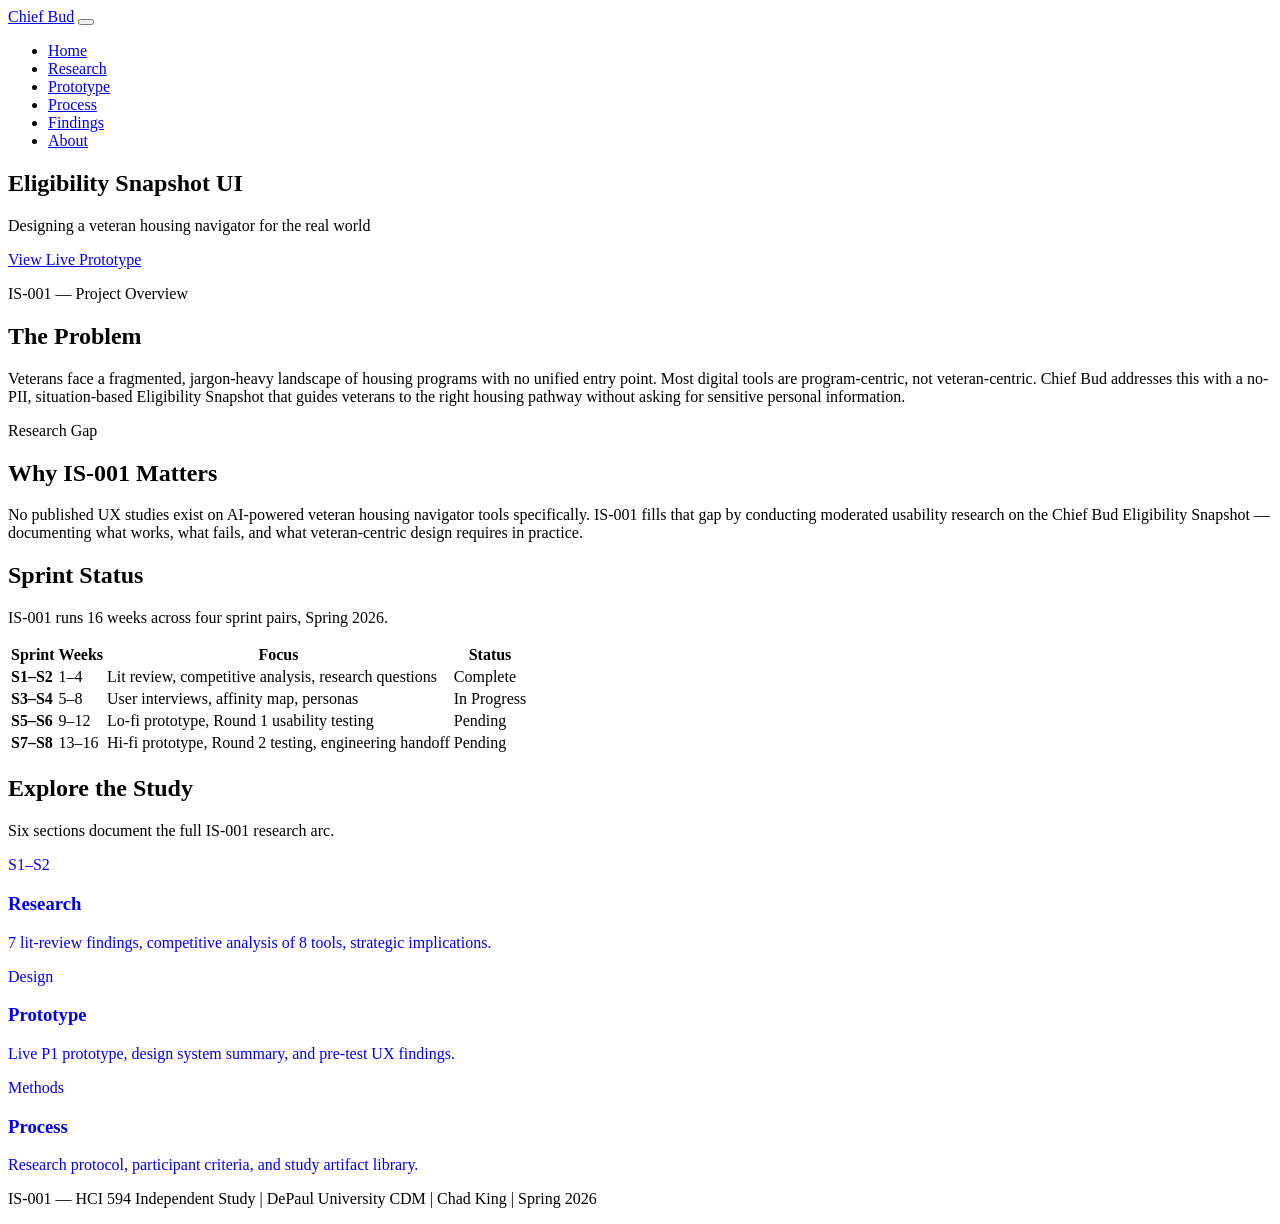
==== index.html @ abf49c24 "feat: add index.html [IS-001 deploy]" ====
<!DOCTYPE html>
<html lang="en">
<head>
  <meta charset="UTF-8" />
  <meta name="viewport" content="width=device-width, initial-scale=1.0" />
  <title>Eligibility Snapshot UI — IS-001 | DePaul HCI 594</title>
  <meta name="description" content="Chief Bud IS-001: Designing a veteran housing navigator for the real world. DePaul University HCI 594 Independent Study capstone by Chad King." />
  <link rel="stylesheet" href="assets/css/styles.css" />
</head>
<body>

  <!-- ===== NAV ===== -->
  <nav class="site-nav">
    <div class="nav-inner">
      <a href="index.html" class="nav-logo">Chief Bud</a>
      <button class="nav-toggle" aria-label="Toggle navigation" onclick="this.closest('nav').querySelector('.nav-links').classList.toggle('is-open')">
        <span></span><span></span><span></span>
      </button>
      <ul class="nav-links">
        <li><a href="index.html" class="active">Home</a></li>
        <li><a href="research.html">Research</a></li>
        <li><a href="prototype.html">Prototype</a></li>
        <li><a href="process.html">Process</a></li>
        <li><a href="findings.html">Findings</a></li>
        <li><a href="about.html">About</a></li>
      </ul>
    </div>
  </nav>

  <!-- ===== MAIN ===== -->
  <main class="site-main">
    <div class="container">

      <!-- Hero -->
      <section class="hero">
        <h1 class="hero__title">Eligibility Snapshot UI</h1>
        <p class="hero__subtitle">Designing a veteran housing navigator for the real world</p>
        <a href="https://pilot-dev.chiefbud.com" class="btn btn--primary btn--lg" target="_blank" rel="noopener">View Live Prototype</a>
      </section>

      <!-- Problem Overview -->
      <section class="section-block">
        <div class="card">
          <p class="card__label">IS-001 — Project Overview</p>
          <h2 class="card__title">The Problem</h2>
          <p class="card__body">
            Veterans face a fragmented, jargon-heavy landscape of housing programs with no unified entry point. Most digital tools are program-centric, not veteran-centric. Chief Bud addresses this with a no-PII, situation-based Eligibility Snapshot that guides veterans to the right housing pathway without asking for sensitive personal information.
          </p>
        </div>
      </section>

      <!-- Research Gap -->
      <section class="section-block">
        <div class="card">
          <p class="card__label">Research Gap</p>
          <h2 class="card__title">Why IS-001 Matters</h2>
          <p class="card__body">
            No published UX studies exist on AI-powered veteran housing navigator tools specifically. IS-001 fills that gap by conducting moderated usability research on the Chief Bud Eligibility Snapshot — documenting what works, what fails, and what veteran-centric design requires in practice.
          </p>
        </div>
      </section>

      <!-- Sprint Status -->
      <section class="section-block">
        <h2 class="section-title">Sprint Status</h2>
        <p class="section-subtitle">IS-001 runs 16 weeks across four sprint pairs, Spring 2026.</p>
        <div class="table-wrap">
          <table>
            <thead>
              <tr>
                <th>Sprint</th>
                <th>Weeks</th>
                <th>Focus</th>
                <th>Status</th>
              </tr>
            </thead>
            <tbody>
              <tr>
                <td><strong>S1–S2</strong></td>
                <td>1–4</td>
                <td>Lit review, competitive analysis, research questions</td>
                <td><span class="badge badge--complete">Complete</span></td>
              </tr>
              <tr>
                <td><strong>S3–S4</strong></td>
                <td>5–8</td>
                <td>User interviews, affinity map, personas</td>
                <td><span class="badge badge--in-progress">In Progress</span></td>
              </tr>
              <tr>
                <td><strong>S5–S6</strong></td>
                <td>9–12</td>
                <td>Lo-fi prototype, Round 1 usability testing</td>
                <td><span class="badge badge--pending">Pending</span></td>
              </tr>
              <tr>
                <td><strong>S7–S8</strong></td>
                <td>13–16</td>
                <td>Hi-fi prototype, Round 2 testing, engineering handoff</td>
                <td><span class="badge badge--pending">Pending</span></td>
              </tr>
            </tbody>
          </table>
        </div>
      </section>

      <!-- Quick nav cards -->
      <section class="section-block">
        <h2 class="section-title">Explore the Study</h2>
        <p class="section-subtitle">Six sections document the full IS-001 research arc.</p>
        <div class="card-grid card-grid--3">
          <a href="research.html" class="card" style="text-decoration:none;display:block;">
            <p class="card__label">S1–S2</p>
            <h3 class="card__title">Research</h3>
            <p class="card__body">7 lit-review findings, competitive analysis of 8 tools, strategic implications.</p>
          </a>
          <a href="prototype.html" class="card" style="text-decoration:none;display:block;">
            <p class="card__label">Design</p>
            <h3 class="card__title">Prototype</h3>
            <p class="card__body">Live P1 prototype, design system summary, and pre-test UX findings.</p>
          </a>
          <a href="process.html" class="card" style="text-decoration:none;display:block;">
            <p class="card__label">Methods</p>
            <h3 class="card__title">Process</h3>
            <p class="card__body">Research protocol, participant criteria, and study artifact library.</p>
          </a>
        </div>
      </section>

    </div>
  </main>

  <!-- ===== FOOTER ===== -->
  <footer class="site-footer">
    <p>IS-001 — HCI 594 Independent Study | DePaul University CDM | Chad King | Spring 2026</p>
  </footer>

</body>
</html>
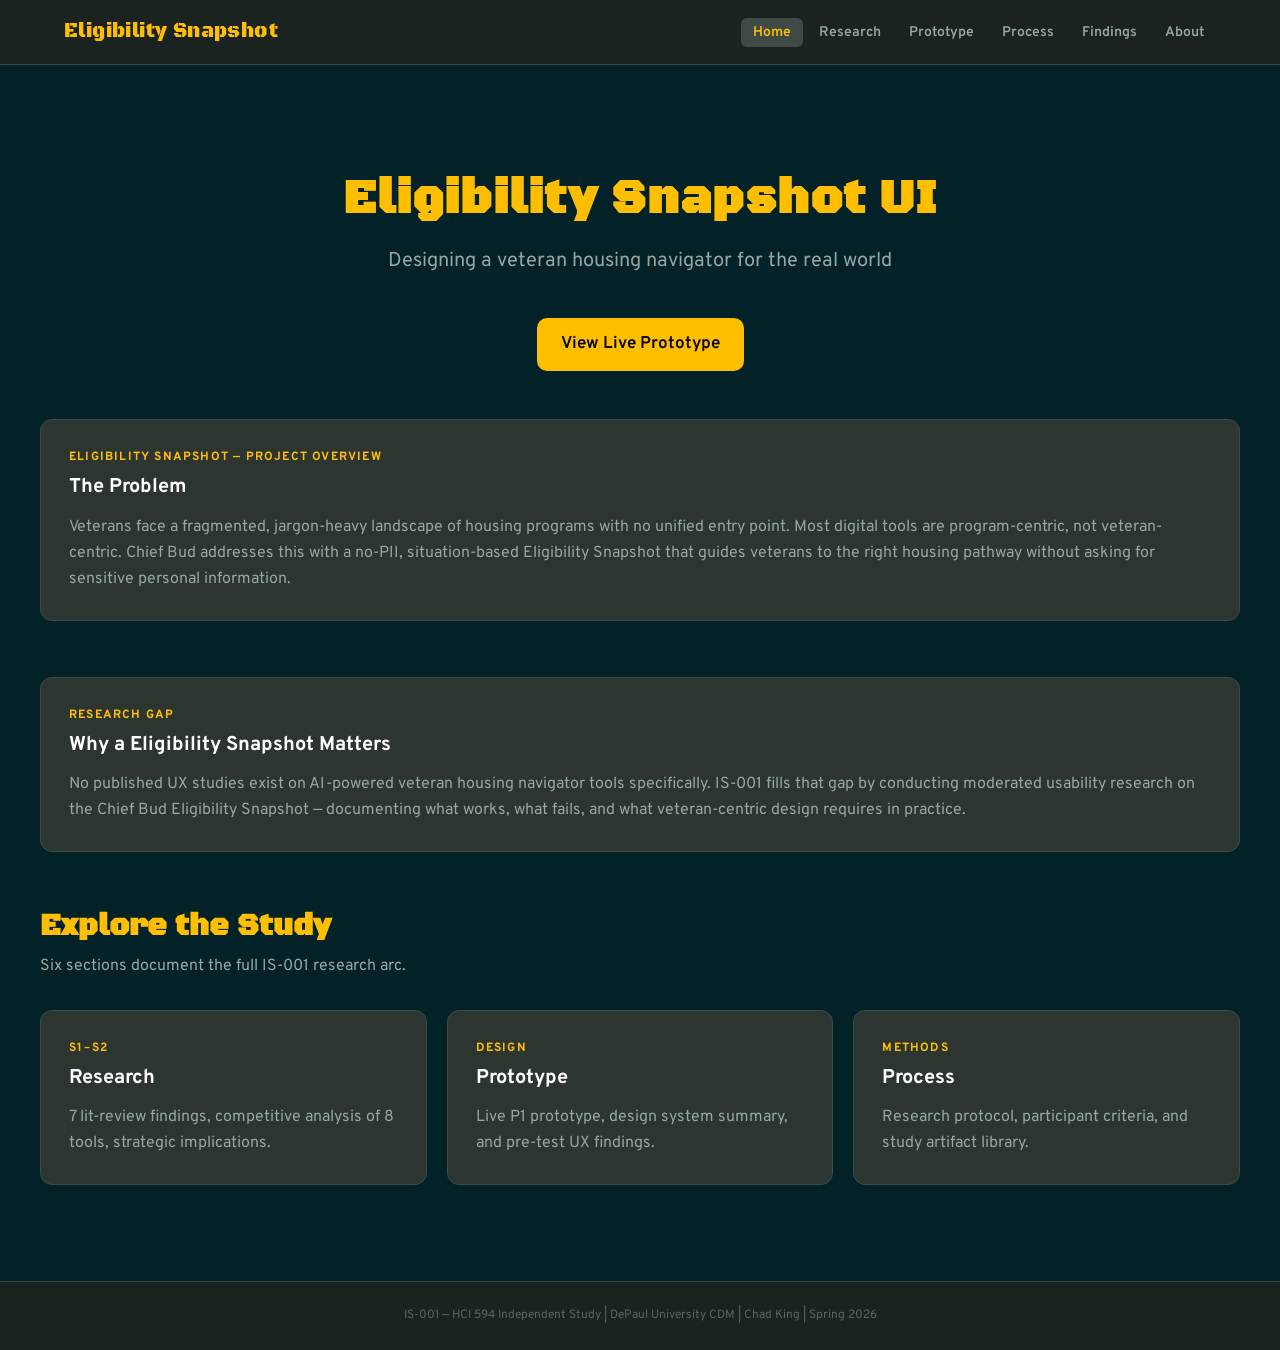
==== commit 7b12f2fa: "1st commit" ====
--- a/index.html
+++ b/index.html
@@ -12,17 +12,17 @@
   <!-- ===== NAV ===== -->
   <nav class="site-nav">
     <div class="nav-inner">
-      <a href="index.html" class="nav-logo">Chief Bud</a>
+      <a href="index.html" class="nav-logo">Eligibility Snapshot</a>
       <button class="nav-toggle" aria-label="Toggle navigation" onclick="this.closest('nav').querySelector('.nav-links').classList.toggle('is-open')">
         <span></span><span></span><span></span>
       </button>
       <ul class="nav-links">
         <li><a href="index.html" class="active">Home</a></li>
-        <li><a href="research.html">Research</a></li>
-        <li><a href="prototype.html">Prototype</a></li>
-        <li><a href="process.html">Process</a></li>
-        <li><a href="findings.html">Findings</a></li>
-        <li><a href="about.html">About</a></li>
+        <li><a href="/research.html">Research</a></li>
+        <li><a href="/prototype.html">Prototype</a></li>
+        <li><a href="/process.html">Process</a></li>
+        <li><a href="/findings.html">Findings</a></li>
+        <li><a href="/about.html">About</a></li>
       </ul>
     </div>
   </nav>
@@ -41,7 +41,7 @@
       <!-- Problem Overview -->
       <section class="section-block">
         <div class="card">
-          <p class="card__label">IS-001 — Project Overview</p>
+          <p class="card__label">Eligibility Snapshot — Project Overview</p>
           <h2 class="card__title">The Problem</h2>
           <p class="card__body">
             Veterans face a fragmented, jargon-heavy landscape of housing programs with no unified entry point. Most digital tools are program-centric, not veteran-centric. Chief Bud addresses this with a no-PII, situation-based Eligibility Snapshot that guides veterans to the right housing pathway without asking for sensitive personal information.
@@ -53,73 +53,31 @@
       <section class="section-block">
         <div class="card">
           <p class="card__label">Research Gap</p>
-          <h2 class="card__title">Why IS-001 Matters</h2>
+          <h2 class="card__title">Why a Eligibility Snapshot Matters</h2>
           <p class="card__body">
             No published UX studies exist on AI-powered veteran housing navigator tools specifically. IS-001 fills that gap by conducting moderated usability research on the Chief Bud Eligibility Snapshot — documenting what works, what fails, and what veteran-centric design requires in practice.
           </p>
         </div>
       </section>
 
-      <!-- Sprint Status -->
-      <section class="section-block">
-        <h2 class="section-title">Sprint Status</h2>
-        <p class="section-subtitle">IS-001 runs 16 weeks across four sprint pairs, Spring 2026.</p>
-        <div class="table-wrap">
-          <table>
-            <thead>
-              <tr>
-                <th>Sprint</th>
-                <th>Weeks</th>
-                <th>Focus</th>
-                <th>Status</th>
-              </tr>
-            </thead>
-            <tbody>
-              <tr>
-                <td><strong>S1–S2</strong></td>
-                <td>1–4</td>
-                <td>Lit review, competitive analysis, research questions</td>
-                <td><span class="badge badge--complete">Complete</span></td>
-              </tr>
-              <tr>
-                <td><strong>S3–S4</strong></td>
-                <td>5–8</td>
-                <td>User interviews, affinity map, personas</td>
-                <td><span class="badge badge--in-progress">In Progress</span></td>
-              </tr>
-              <tr>
-                <td><strong>S5–S6</strong></td>
-                <td>9–12</td>
-                <td>Lo-fi prototype, Round 1 usability testing</td>
-                <td><span class="badge badge--pending">Pending</span></td>
-              </tr>
-              <tr>
-                <td><strong>S7–S8</strong></td>
-                <td>13–16</td>
-                <td>Hi-fi prototype, Round 2 testing, engineering handoff</td>
-                <td><span class="badge badge--pending">Pending</span></td>
-              </tr>
-            </tbody>
-          </table>
-        </div>
-      </section>
+
 
       <!-- Quick nav cards -->
       <section class="section-block">
         <h2 class="section-title">Explore the Study</h2>
         <p class="section-subtitle">Six sections document the full IS-001 research arc.</p>
         <div class="card-grid card-grid--3">
-          <a href="research.html" class="card" style="text-decoration:none;display:block;">
+          <a href="/research.html" class="card" style="text-decoration:none;display:block;">
             <p class="card__label">S1–S2</p>
             <h3 class="card__title">Research</h3>
             <p class="card__body">7 lit-review findings, competitive analysis of 8 tools, strategic implications.</p>
           </a>
-          <a href="prototype.html" class="card" style="text-decoration:none;display:block;">
+          <a href="/prototype.html" class="card" style="text-decoration:none;display:block;">
             <p class="card__label">Design</p>
             <h3 class="card__title">Prototype</h3>
             <p class="card__body">Live P1 prototype, design system summary, and pre-test UX findings.</p>
           </a>
-          <a href="process.html" class="card" style="text-decoration:none;display:block;">
+          <a href="/process.html" class="card" style="text-decoration:none;display:block;">
             <p class="card__label">Methods</p>
             <h3 class="card__title">Process</h3>
             <p class="card__body">Research protocol, participant criteria, and study artifact library.</p>
--- a/assets/css/styles.css
+++ b/assets/css/styles.css
@@ -0,0 +1,878 @@
+/* ============================================================
+   Chief Bud Design System — globals.css
+   IS-001 Eligibility Snapshot UI — DePaul HCI 594
+   ============================================================ */
+
+@import url('https://fonts.googleapis.com/css2?family=Black+Ops+One&family=Overpass:wght@400;600;700&display=swap');
+
+:root {
+  /* Brand Colors */
+  --color-cb-gold: hsl(45, 100%, 50%);
+  --color-cb-purple: hsl(267, 48%, 25%);
+  --color-cb-blue: hsl(191, 95%, 34%);
+  --color-cb-red: hsl(4, 71%, 62%);
+  --color-cb-green: hsl(188, 91%, 8%);
+  --color-cb-drab: hsl(119, 22%, 45%);
+  --color-cb-white: #FFFFFF;
+  --color-cb-black: #000000;
+
+  /* Grey Scale */
+  --color-cb-grey-950: hsl(163, 21%, 6%);
+  --color-cb-grey-900: hsl(165, 13%, 12%);
+  --color-cb-grey-800: hsl(147, 9%, 19%);
+  --color-cb-grey-700: hsl(164, 8%, 27%);
+  --color-cb-grey-600: hsl(160, 8%, 37%);
+  --color-cb-grey-500: hsl(161, 7%, 46%);
+  --color-cb-grey-400: hsl(163, 9%, 62%);
+  --color-cb-grey-300: hsl(164, 9%, 77%);
+  --color-cb-grey-200: hsl(163, 11%, 88%);
+  --color-cb-grey-100: hsl(165, 13%, 94%);
+  --color-cb-grey-50: hsl(180, 12%, 97%);
+
+  /* Semantic Aliases */
+  --color-surface: hsl(188, 91%, 8%);
+  --color-surface-raised: hsl(165, 13%, 12%);
+  --color-surface-card: hsl(147, 9%, 19%);
+  --color-primary: hsl(45, 100%, 50%);
+  --color-primary-fg: hsl(0, 0%, 0%);
+  --color-text-base: hsl(0, 0%, 100%);
+  --color-text-muted: hsl(163, 9%, 62%);
+  --color-text-subtle: hsl(160, 8%, 37%);
+  --color-border: hsl(164, 8%, 27%);
+  --color-border-subtle: hsl(147, 9%, 19%);
+  --color-accent: hsl(191, 95%, 34%);
+  --color-destructive: hsl(4, 71%, 62%);
+
+  /* Typography */
+  --font-display: 'Black Ops One', serif;
+  --font-sans: 'Overpass', sans-serif;
+
+  /* Type Scale */
+  --text-6xl: 3.75rem;
+  --text-5xl: 3rem;
+  --text-4xl: 2.25rem;
+  --text-3xl: 1.875rem;
+  --text-2xl: 1.5rem;
+  --text-xl: 1.25rem;
+  --text-lg: 1.125rem;
+  --text-base: 1rem;
+  --text-sm: 0.875rem;
+  --text-xs: 0.75rem;
+
+  /* Line Heights */
+  --leading-tight: 1.25;
+  --leading-snug: 1.375;
+  --leading-normal: 1.5;
+  --leading-relaxed: 1.625;
+}
+
+/* ============================================================
+   Reset & Base
+   ============================================================ */
+
+*, *::before, *::after {
+  box-sizing: border-box;
+  margin: 0;
+  padding: 0;
+}
+
+html {
+  font-size: 16px;
+  scroll-behavior: smooth;
+}
+
+body {
+  font-family: var(--font-sans);
+  font-size: var(--text-base);
+  line-height: var(--leading-normal);
+  color: var(--color-text-base);
+  background-color: var(--color-surface);
+  min-height: 100vh;
+  display: flex;
+  flex-direction: column;
+}
+
+a {
+  color: var(--color-accent);
+  text-decoration: none;
+  transition: color 120ms ease;
+}
+
+a:hover {
+  color: var(--color-primary);
+}
+
+img {
+  max-width: 100%;
+  height: auto;
+}
+
+/* ============================================================
+   Navigation
+   ============================================================ */
+
+.site-nav {
+  background-color: var(--color-surface-raised);
+  border-bottom: 1px solid var(--color-border);
+  position: sticky;
+  top: 0;
+  z-index: 100;
+}
+
+.nav-inner {
+  max-width: 1200px;
+  margin: 0 auto;
+  padding: 0 1.5rem;
+  display: flex;
+  align-items: center;
+  justify-content: space-between;
+  height: 64px;
+  gap: 2rem;
+}
+
+.nav-logo {
+  font-family: var(--font-display);
+  font-size: var(--text-xl);
+  color: var(--color-primary);
+  text-decoration: none;
+  white-space: nowrap;
+  letter-spacing: 0.02em;
+}
+
+.nav-logo:hover {
+  color: var(--color-primary);
+  opacity: 0.85;
+}
+
+.nav-links {
+  display: flex;
+  align-items: center;
+  gap: 0.25rem;
+  list-style: none;
+  flex-wrap: wrap;
+}
+
+.nav-links a {
+  font-family: var(--font-sans);
+  font-size: var(--text-sm);
+  font-weight: 600;
+  color: var(--color-text-muted);
+  text-decoration: none;
+  padding: 0.375rem 0.75rem;
+  border-radius: 6px;
+  transition: color 120ms ease, background-color 120ms ease;
+}
+
+.nav-links a:hover,
+.nav-links a.active {
+  color: var(--color-text-base);
+  background-color: var(--color-border);
+}
+
+.nav-links a.active {
+  color: var(--color-primary);
+}
+
+.nav-toggle {
+  display: none;
+  background: none;
+  border: none;
+  cursor: pointer;
+  padding: 0.5rem;
+  color: var(--color-text-base);
+}
+
+.nav-toggle span {
+  display: block;
+  width: 22px;
+  height: 2px;
+  background-color: currentColor;
+  margin: 5px 0;
+  transition: 120ms ease;
+}
+
+/* ============================================================
+   Main Content
+   ============================================================ */
+
+.site-main {
+  flex: 1;
+  padding: 2.5rem 1.5rem;
+}
+
+.container {
+  max-width: 1200px;
+  margin: 0 auto;
+}
+
+.container--narrow {
+  max-width: 800px;
+  margin: 0 auto;
+}
+
+/* ============================================================
+   Footer
+   ============================================================ */
+
+.site-footer {
+  background-color: var(--color-surface-raised);
+  border-top: 1px solid var(--color-border);
+  padding: 1.5rem;
+  text-align: center;
+}
+
+.site-footer p {
+  font-family: var(--font-sans);
+  font-size: var(--text-xs);
+  color: var(--color-text-subtle);
+  line-height: var(--leading-relaxed);
+}
+
+/* ============================================================
+   Hero Section
+   ============================================================ */
+
+.hero {
+  text-align: center;
+  padding: 4rem 0 3rem;
+}
+
+.hero__title {
+  font-family: var(--font-display);
+  font-size: var(--text-5xl);
+  color: var(--color-primary);
+  line-height: var(--leading-tight);
+  margin-bottom: 1rem;
+  letter-spacing: 0.02em;
+}
+
+.hero__subtitle {
+  font-family: var(--font-sans);
+  font-size: var(--text-xl);
+  color: var(--color-text-muted);
+  line-height: var(--leading-relaxed);
+  max-width: 640px;
+  margin: 0 auto 2.5rem;
+}
+
+/* ============================================================
+   Cards
+   ============================================================ */
+
+.card {
+  background-color: var(--color-surface-card);
+  border: 1px solid var(--color-border);
+  border-radius: 12px;
+  padding: 1.75rem;
+}
+
+.card__label {
+  font-family: var(--font-sans);
+  font-size: var(--text-xs);
+  font-weight: 700;
+  text-transform: uppercase;
+  letter-spacing: 0.1em;
+  color: var(--color-primary);
+  margin-bottom: 0.5rem;
+}
+
+.card__title {
+  font-family: var(--font-sans);
+  font-size: var(--text-xl);
+  font-weight: 700;
+  color: var(--color-text-base);
+  margin-bottom: 0.75rem;
+  line-height: var(--leading-snug);
+}
+
+.card__body {
+  font-family: var(--font-sans);
+  font-size: var(--text-base);
+  color: var(--color-text-muted);
+  line-height: var(--leading-relaxed);
+}
+
+.card-grid {
+  display: grid;
+  gap: 1.25rem;
+}
+
+.card-grid--2 {
+  grid-template-columns: repeat(2, 1fr);
+}
+
+.card-grid--3 {
+  grid-template-columns: repeat(3, 1fr);
+}
+
+/* ============================================================
+   Buttons
+   ============================================================ */
+
+.btn {
+  display: inline-flex;
+  align-items: center;
+  justify-content: center;
+  gap: 0.5rem;
+  font-family: var(--font-sans);
+  font-weight: 600;
+  border: none;
+  cursor: pointer;
+  text-decoration: none;
+  transition: background-color 120ms ease, transform 120ms ease;
+  white-space: nowrap;
+}
+
+.btn:active {
+  transform: scale(0.96);
+}
+
+/* Sizes */
+.btn--sm {
+  padding: 6px 12px;
+  font-size: 13px;
+  border-radius: 6px;
+}
+
+.btn--md {
+  padding: 10px 18px;
+  font-size: 15px;
+  border-radius: 8px;
+}
+
+.btn--lg {
+  padding: 14px 24px;
+  font-size: 17px;
+  border-radius: 10px;
+}
+
+/* Tones */
+.btn--primary {
+  background-color: var(--color-primary);
+  color: var(--color-primary-fg);
+}
+
+.btn--primary:hover {
+  background-color: #E6AC00;
+  color: var(--color-primary-fg);
+}
+
+.btn--accent {
+  background-color: var(--color-accent);
+  color: #FFFFFF;
+}
+
+.btn--accent:hover {
+  background-color: #037A94;
+  color: #FFFFFF;
+}
+
+.btn--destructive {
+  background-color: var(--color-destructive);
+  color: #FFFFFF;
+}
+
+.btn--destructive:hover {
+  background-color: #D0534A;
+  color: #FFFFFF;
+}
+
+.btn--muted {
+  background-color: var(--color-text-subtle);
+  color: #FFFFFF;
+}
+
+.btn--muted:hover {
+  background-color: #4A5754;
+  color: #FFFFFF;
+}
+
+/* ============================================================
+   Section Headings
+   ============================================================ */
+
+.section-title {
+  font-family: var(--font-display);
+  font-size: var(--text-3xl);
+  color: var(--color-primary);
+  line-height: var(--leading-tight);
+  margin-bottom: 0.5rem;
+}
+
+.section-subtitle {
+  font-size: var(--text-base);
+  color: var(--color-text-muted);
+  margin-bottom: 2rem;
+  max-width: 640px;
+}
+
+.section-block {
+  margin-bottom: 3.5rem;
+}
+
+/* ============================================================
+   Tables
+   ============================================================ */
+
+.table-wrap {
+  overflow-x: auto;
+  border-radius: 10px;
+  border: 1px solid var(--color-border);
+}
+
+table {
+  width: 100%;
+  border-collapse: collapse;
+  font-size: var(--text-sm);
+}
+
+thead {
+  background-color: var(--color-surface-raised);
+}
+
+thead th {
+  font-family: var(--font-sans);
+  font-weight: 700;
+  font-size: var(--text-xs);
+  text-transform: uppercase;
+  letter-spacing: 0.08em;
+  color: var(--color-text-muted);
+  padding: 0.75rem 1rem;
+  text-align: left;
+  border-bottom: 1px solid var(--color-border);
+  white-space: nowrap;
+}
+
+tbody tr {
+  border-bottom: 1px solid var(--color-border-subtle);
+  transition: background-color 120ms ease;
+}
+
+tbody tr:last-child {
+  border-bottom: none;
+}
+
+tbody tr:hover {
+  background-color: var(--color-surface-raised);
+}
+
+tbody td {
+  padding: 0.875rem 1rem;
+  color: var(--color-text-base);
+  vertical-align: top;
+  line-height: var(--leading-relaxed);
+}
+
+/* ============================================================
+   Badges / Status
+   ============================================================ */
+
+.badge {
+  display: inline-flex;
+  align-items: center;
+  padding: 3px 10px;
+  border-radius: 999px;
+  font-size: var(--text-xs);
+  font-weight: 700;
+  text-transform: uppercase;
+  letter-spacing: 0.08em;
+}
+
+.badge--complete {
+  background-color: rgba(90, 140, 90, 0.2);
+  color: #7EC87E;
+}
+
+.badge--in-progress {
+  background-color: rgba(4, 139, 168, 0.2);
+  color: var(--color-accent);
+}
+
+.badge--pending {
+  background-color: rgba(150, 168, 163, 0.15);
+  color: var(--color-text-muted);
+}
+
+/* ============================================================
+   Severity indicators
+   ============================================================ */
+
+.sev {
+  display: inline-flex;
+  align-items: center;
+  gap: 0.35rem;
+  font-size: var(--text-xs);
+  font-weight: 700;
+}
+
+.sev--1 { color: var(--color-text-muted); }
+.sev--2 { color: var(--color-cb-gold); }
+.sev--3 { color: var(--color-destructive); }
+.sev--4 { color: #FF4136; }
+
+/* ============================================================
+   Banner / Alert
+   ============================================================ */
+
+.banner {
+  padding: 1rem 1.5rem;
+  border-radius: 10px;
+  border: 1px solid;
+  margin-bottom: 2rem;
+  font-size: var(--text-sm);
+  line-height: var(--leading-relaxed);
+}
+
+.banner--accent {
+  background-color: rgba(4, 139, 168, 0.12);
+  border-color: rgba(4, 139, 168, 0.4);
+  color: #6BD6EC;
+}
+
+/* ============================================================
+   Color Swatches
+   ============================================================ */
+
+.swatch-grid {
+  display: flex;
+  flex-wrap: wrap;
+  gap: 0.75rem;
+  margin-top: 0.75rem;
+}
+
+.swatch {
+  display: flex;
+  flex-direction: column;
+  align-items: center;
+  gap: 0.375rem;
+}
+
+.swatch__color {
+  width: 56px;
+  height: 56px;
+  border-radius: 8px;
+  border: 1px solid var(--color-border);
+}
+
+.swatch__label {
+  font-size: var(--text-xs);
+  color: var(--color-text-muted);
+  text-align: center;
+  line-height: 1.3;
+}
+
+/* ============================================================
+   Detail / Info Lists
+   ============================================================ */
+
+.info-list {
+  list-style: none;
+  display: flex;
+  flex-direction: column;
+  gap: 0.625rem;
+}
+
+.info-list li {
+  display: flex;
+  gap: 0.5rem;
+  font-size: var(--text-sm);
+  line-height: var(--leading-relaxed);
+  color: var(--color-text-muted);
+}
+
+.info-list li::before {
+  content: '›';
+  color: var(--color-primary);
+  font-weight: 700;
+  flex-shrink: 0;
+  margin-top: 1px;
+}
+
+.dl-grid {
+  display: grid;
+  grid-template-columns: auto 1fr;
+  gap: 0.5rem 1.25rem;
+  font-size: var(--text-sm);
+}
+
+.dl-grid dt {
+  color: var(--color-text-muted);
+  font-weight: 600;
+  white-space: nowrap;
+}
+
+.dl-grid dd {
+  color: var(--color-text-base);
+}
+
+/* ============================================================
+   Divider
+   ============================================================ */
+
+.divider {
+  border: none;
+  border-top: 1px solid var(--color-border);
+  margin: 2.5rem 0;
+}
+
+/* ============================================================
+   Page header strip
+   ============================================================ */
+
+.page-header {
+  padding: 2.5rem 0 1.5rem;
+  border-bottom: 1px solid var(--color-border-subtle);
+  margin-bottom: 3rem;
+}
+
+.page-header__eyebrow {
+  font-size: var(--text-xs);
+  font-weight: 700;
+  text-transform: uppercase;
+  letter-spacing: 0.1em;
+  color: var(--color-accent);
+  margin-bottom: 0.5rem;
+}
+
+.page-header__title {
+  font-family: var(--font-display);
+  font-size: var(--text-4xl);
+  color: var(--color-primary);
+  line-height: var(--leading-tight);
+  margin-bottom: 0.75rem;
+}
+
+.page-header__desc {
+  font-size: var(--text-lg);
+  color: var(--color-text-muted);
+  max-width: 640px;
+  line-height: var(--leading-relaxed);
+}
+
+/* ============================================================
+   Artifact cards
+   ============================================================ */
+
+.artifact-card {
+  background-color: var(--color-surface-card);
+  border: 1px solid var(--color-border);
+  border-radius: 12px;
+  padding: 1.5rem;
+}
+
+.artifact-card__id {
+  font-size: var(--text-xs);
+  font-weight: 700;
+  letter-spacing: 0.1em;
+  color: var(--color-accent);
+  margin-bottom: 0.25rem;
+  text-transform: uppercase;
+}
+
+.artifact-card__title {
+  font-size: var(--text-lg);
+  font-weight: 700;
+  color: var(--color-text-base);
+  margin-bottom: 0.5rem;
+}
+
+.artifact-card__desc {
+  font-size: var(--text-sm);
+  color: var(--color-text-muted);
+  margin-bottom: 1rem;
+  line-height: var(--leading-relaxed);
+}
+
+.artifact-card__status {
+  display: inline-flex;
+  align-items: center;
+  gap: 0.4rem;
+  font-size: var(--text-xs);
+  font-weight: 600;
+  color: var(--color-text-subtle);
+}
+
+.artifact-card__status::before {
+  content: '';
+  display: block;
+  width: 6px;
+  height: 6px;
+  border-radius: 50%;
+  background-color: var(--color-text-subtle);
+}
+
+.artifact-card__status--ready::before {
+  background-color: #7EC87E;
+}
+
+.artifact-card__status--ready {
+  color: #7EC87E;
+}
+
+/* ============================================================
+   Protocol section
+   ============================================================ */
+
+.protocol-grid {
+  display: grid;
+  grid-template-columns: repeat(2, 1fr);
+  gap: 1.25rem;
+}
+
+.protocol-item {
+  background-color: var(--color-surface-card);
+  border: 1px solid var(--color-border);
+  border-radius: 10px;
+  padding: 1.25rem 1.5rem;
+}
+
+.protocol-item__label {
+  font-size: var(--text-xs);
+  font-weight: 700;
+  text-transform: uppercase;
+  letter-spacing: 0.08em;
+  color: var(--color-text-subtle);
+  margin-bottom: 0.375rem;
+}
+
+.protocol-item__value {
+  font-size: var(--text-base);
+  color: var(--color-text-base);
+  line-height: var(--leading-relaxed);
+}
+
+/* ============================================================
+   About page specifics
+   ============================================================ */
+
+.about-card {
+  background-color: var(--color-surface-card);
+  border: 1px solid var(--color-border);
+  border-radius: 12px;
+  padding: 2rem;
+}
+
+.about-card + .about-card {
+  margin-top: 1.25rem;
+}
+
+.about-card__heading {
+  font-family: var(--font-display);
+  font-size: var(--text-xl);
+  color: var(--color-primary);
+  margin-bottom: 1.25rem;
+}
+
+/* ============================================================
+   Findings empty state
+   ============================================================ */
+
+.empty-state {
+  background-color: var(--color-surface-card);
+  border: 1px dashed var(--color-border);
+  border-radius: 12px;
+  padding: 3rem 2rem;
+  text-align: center;
+}
+
+.empty-state__text {
+  font-size: var(--text-base);
+  color: var(--color-text-subtle);
+  line-height: var(--leading-relaxed);
+}
+
+/* ============================================================
+   Severity Key
+   ============================================================ */
+
+.sev-key {
+  display: flex;
+  flex-wrap: wrap;
+  gap: 1rem 2rem;
+  padding: 1rem 1.5rem;
+  background-color: var(--color-surface-card);
+  border: 1px solid var(--color-border);
+  border-radius: 10px;
+  font-size: var(--text-sm);
+}
+
+.sev-key__item {
+  display: flex;
+  align-items: center;
+  gap: 0.5rem;
+}
+
+/* ============================================================
+   Responsive
+   ============================================================ */
+
+@media (max-width: 768px) {
+  .nav-links {
+    display: none;
+    flex-direction: column;
+    position: absolute;
+    top: 64px;
+    left: 0;
+    right: 0;
+    background-color: var(--color-surface-raised);
+    border-bottom: 1px solid var(--color-border);
+    padding: 1rem;
+    gap: 0.25rem;
+  }
+
+  .nav-links.is-open {
+    display: flex;
+  }
+
+  .nav-toggle {
+    display: block;
+  }
+
+  .site-nav {
+    position: relative;
+  }
+
+  .hero__title {
+    font-size: var(--text-4xl);
+  }
+
+  .hero__subtitle {
+    font-size: var(--text-base);
+  }
+
+  .card-grid--2,
+  .card-grid--3 {
+    grid-template-columns: 1fr;
+  }
+
+  .protocol-grid {
+    grid-template-columns: 1fr;
+  }
+
+  .page-header__title {
+    font-size: var(--text-3xl);
+  }
+
+  .section-title {
+    font-size: var(--text-2xl);
+  }
+
+  .table-wrap {
+    font-size: var(--text-xs);
+  }
+}
+
+@media (max-width: 480px) {
+  .hero__title {
+    font-size: var(--text-3xl);
+  }
+
+  .site-main {
+    padding: 1.5rem 1rem;
+  }
+
+  .btn--lg {
+    padding: 12px 20px;
+    font-size: 15px;
+  }
+}
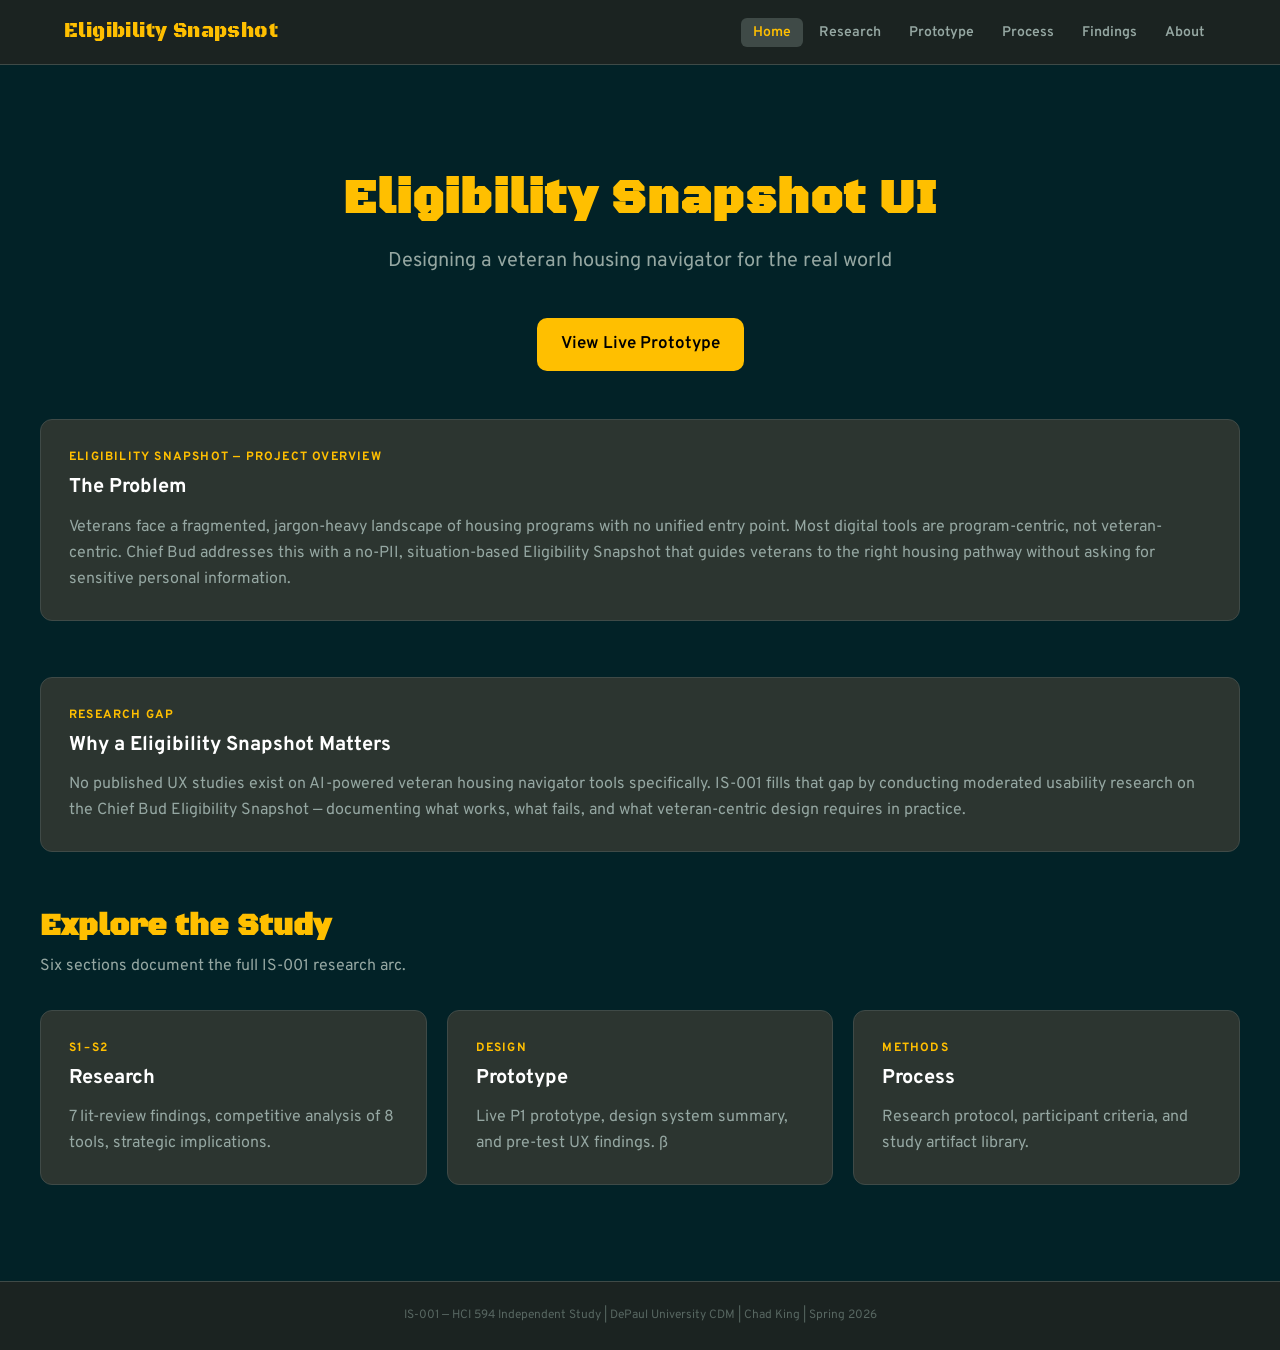
==== commit 65efa974: "commit test" ====
--- a/index.html
+++ b/index.html
@@ -75,7 +75,7 @@
           <a href="/prototype.html" class="card" style="text-decoration:none;display:block;">
             <p class="card__label">Design</p>
             <h3 class="card__title">Prototype</h3>
-            <p class="card__body">Live P1 prototype, design system summary, and pre-test UX findings.</p>
+            <p class="card__body">Live P1 prototype, design system summary, and pre-test UX findings. ß</p>
           </a>
           <a href="/process.html" class="card" style="text-decoration:none;display:block;">
             <p class="card__label">Methods</p>
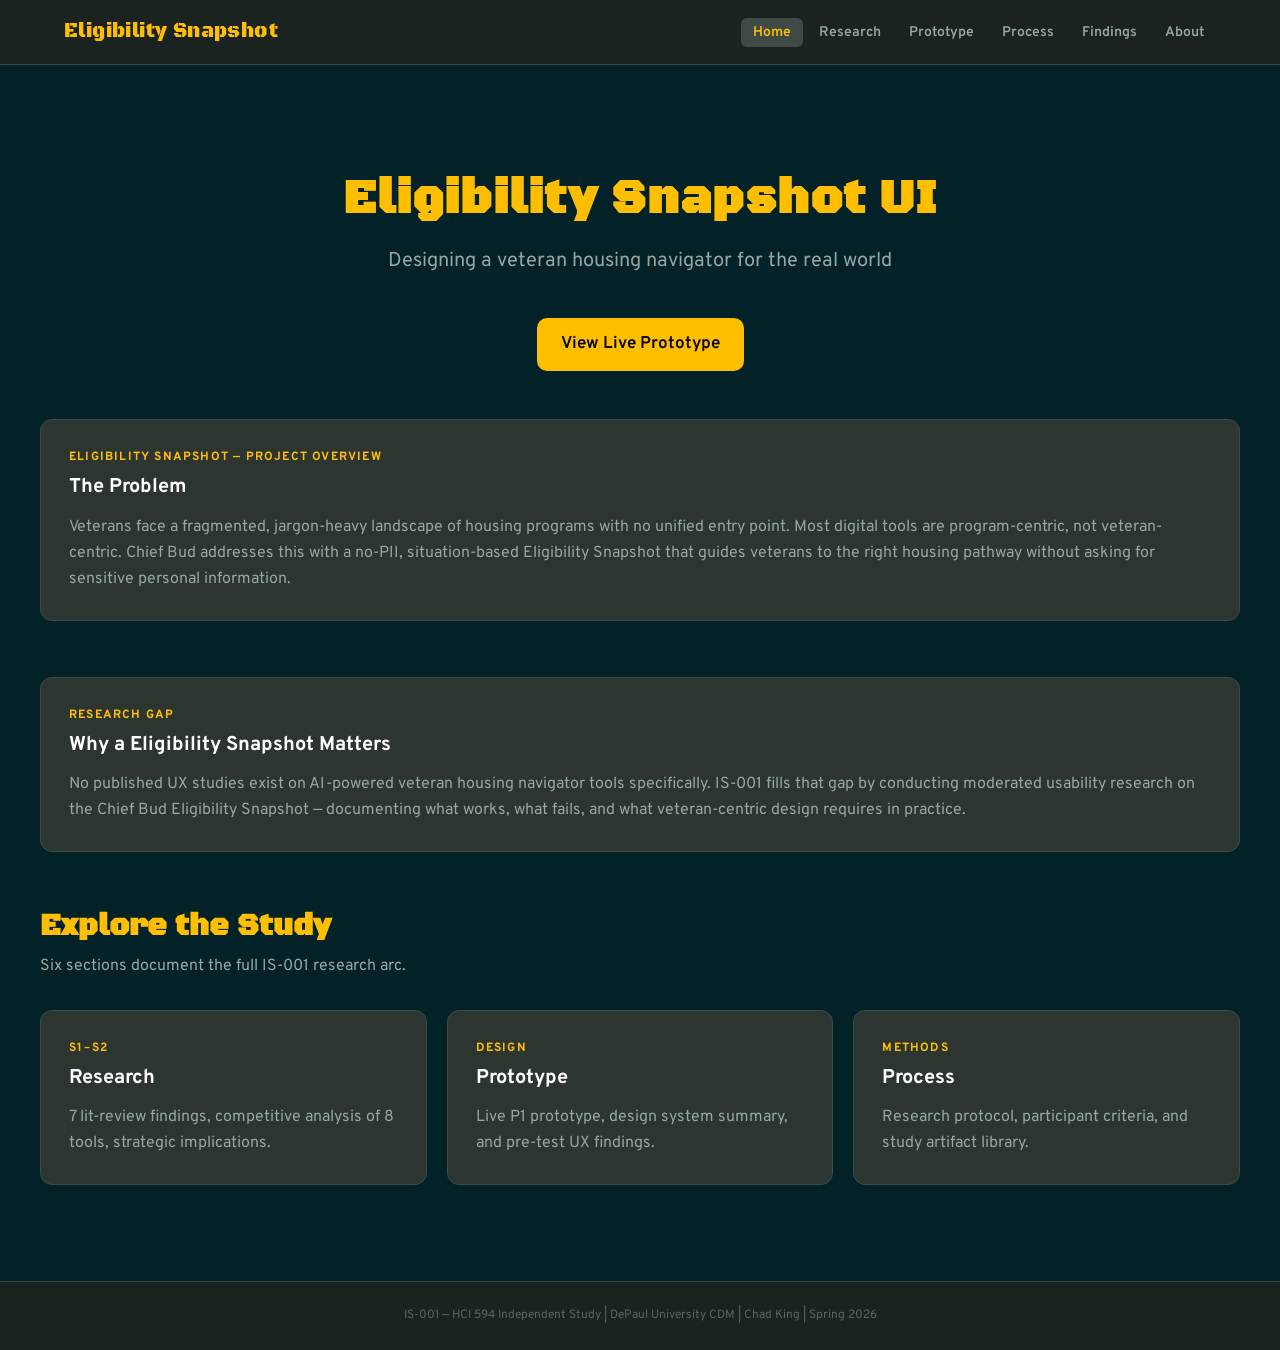
==== commit 12bedd29: "test" ====
--- a/index.html
+++ b/index.html
@@ -75,7 +75,7 @@
           <a href="/prototype.html" class="card" style="text-decoration:none;display:block;">
             <p class="card__label">Design</p>
             <h3 class="card__title">Prototype</h3>
-            <p class="card__body">Live P1 prototype, design system summary, and pre-test UX findings. ß</p>
+            <p class="card__body">Live P1 prototype, design system summary, and pre-test UX findings.</p>
           </a>
           <a href="/process.html" class="card" style="text-decoration:none;display:block;">
             <p class="card__label">Methods</p>
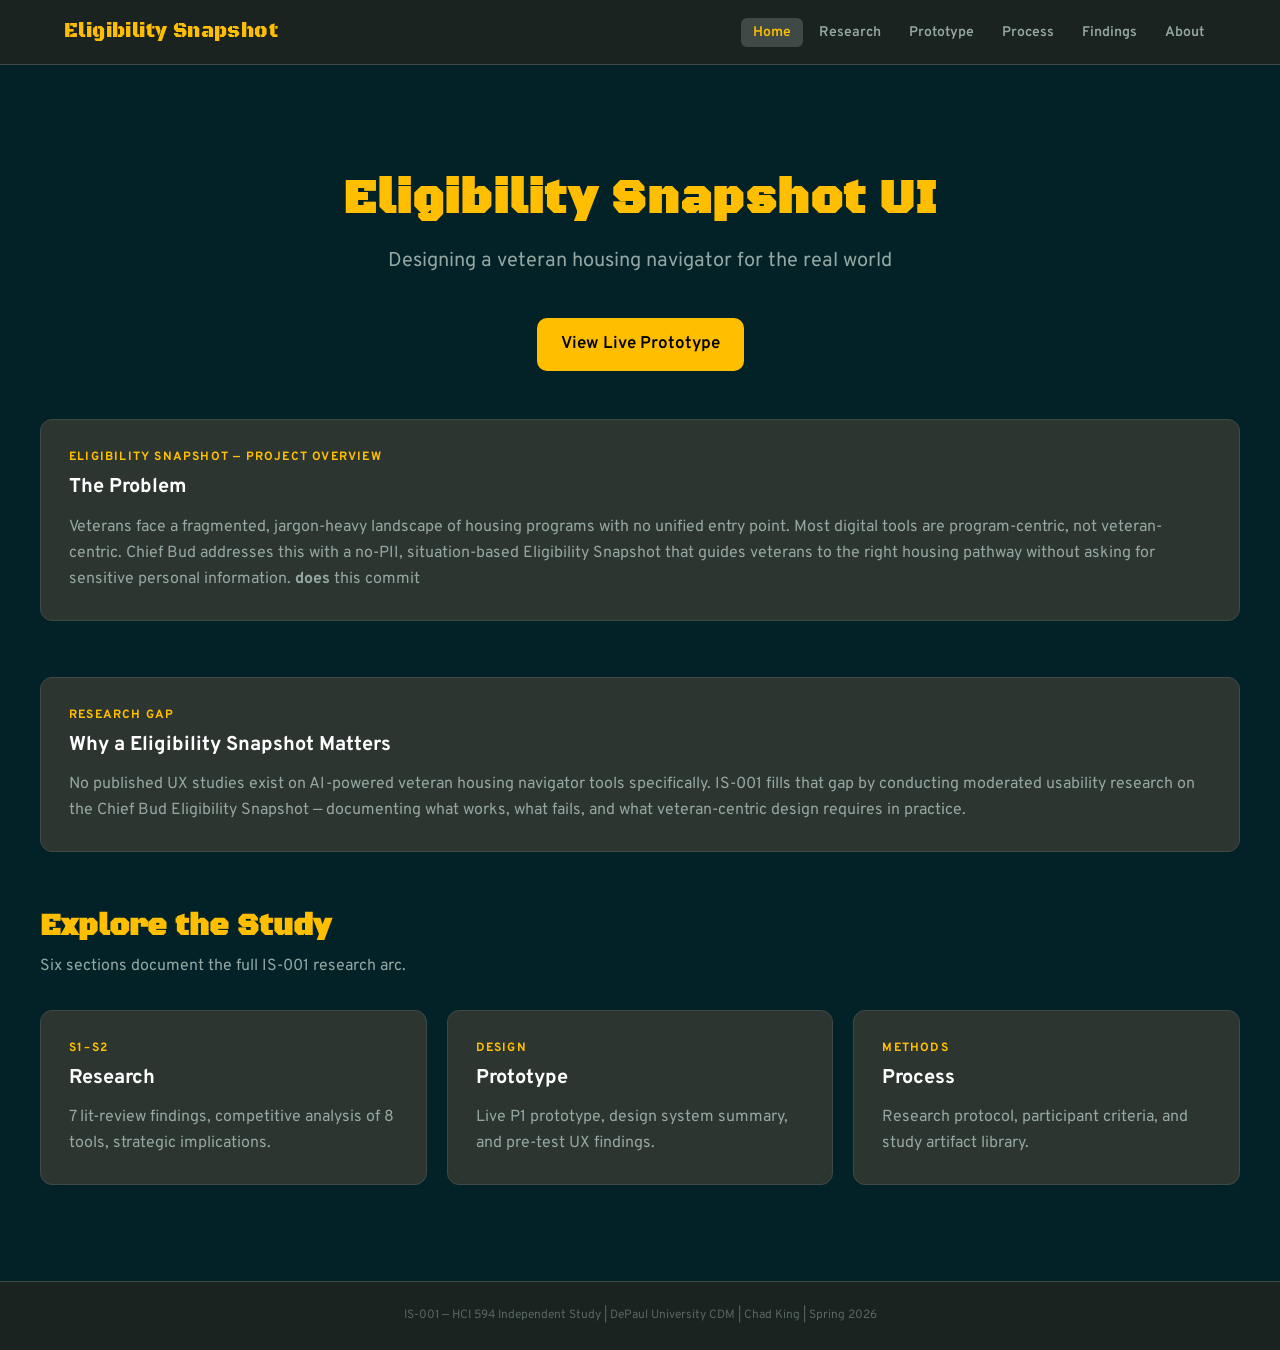
==== commit d30c90ae: "another commit test" ====
--- a/index.html
+++ b/index.html
@@ -44,7 +44,7 @@
           <p class="card__label">Eligibility Snapshot — Project Overview</p>
           <h2 class="card__title">The Problem</h2>
           <p class="card__body">
-            Veterans face a fragmented, jargon-heavy landscape of housing programs with no unified entry point. Most digital tools are program-centric, not veteran-centric. Chief Bud addresses this with a no-PII, situation-based Eligibility Snapshot that guides veterans to the right housing pathway without asking for sensitive personal information.
+            Veterans face a fragmented, jargon-heavy landscape of housing programs with no unified entry point. Most digital tools are program-centric, not veteran-centric. Chief Bud addresses this with a no-PII, situation-based Eligibility Snapshot that guides veterans to the right housing pathway without asking for sensitive personal information. <b>does</b> this commit
           </p>
         </div>
       </section>
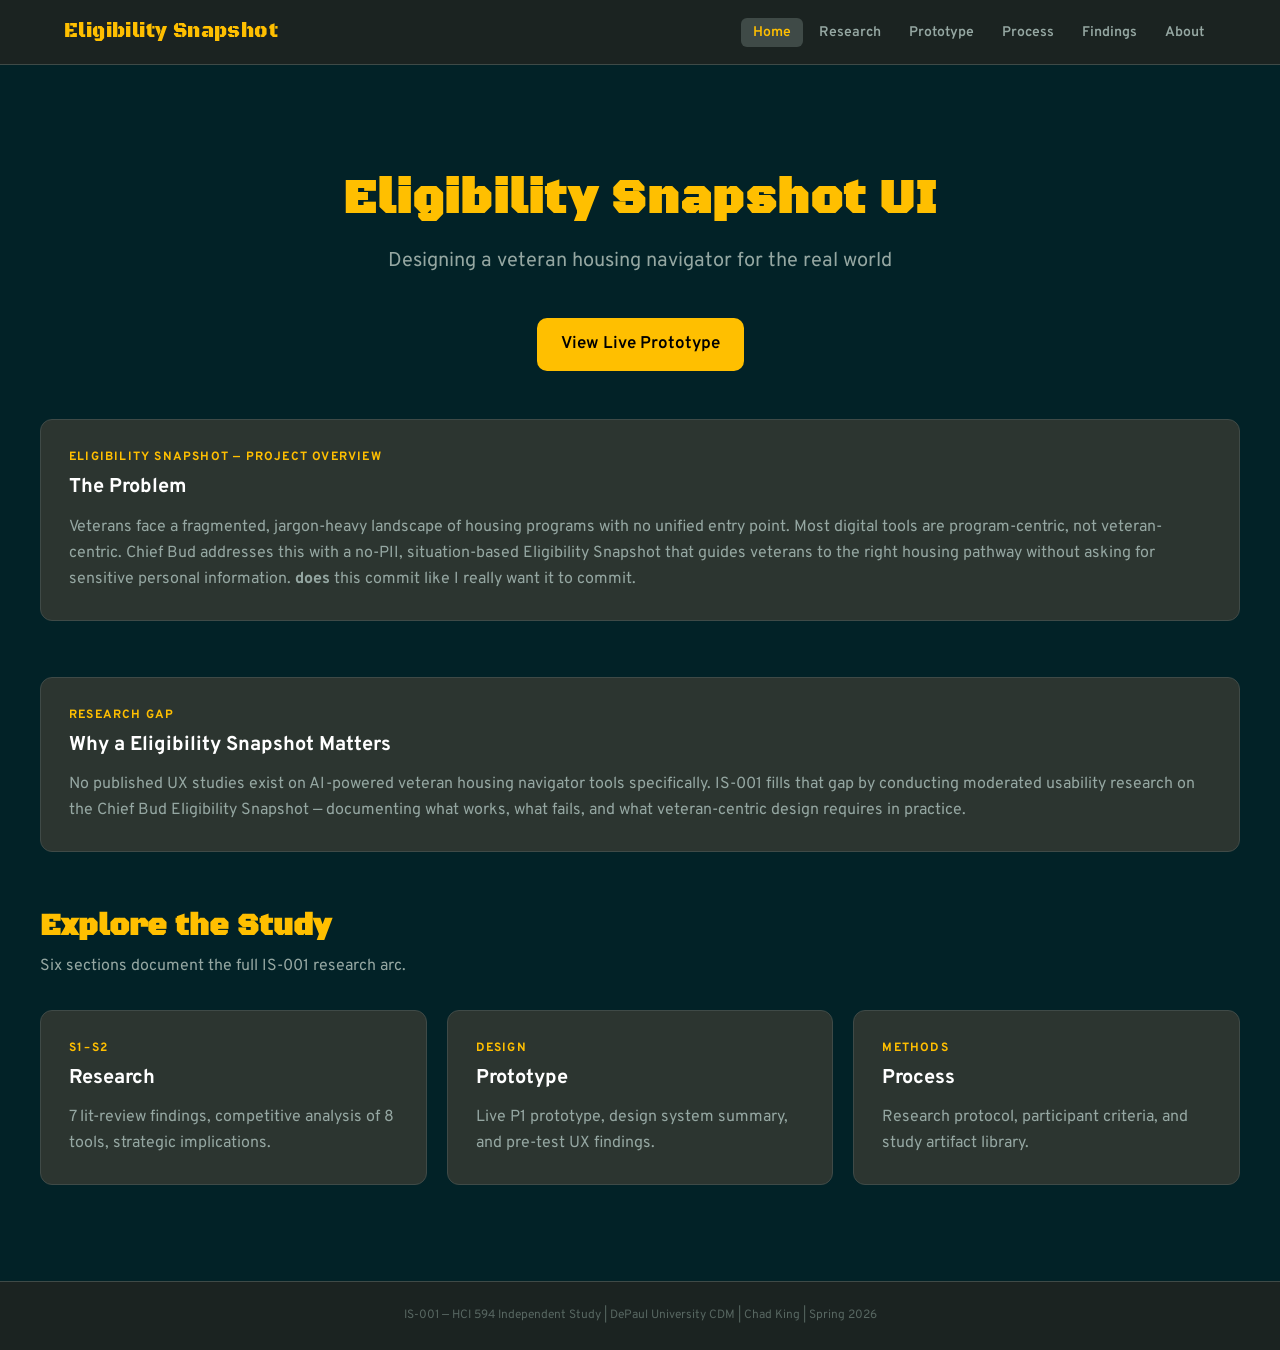
==== commit 052baa8d: "yet another commit test" ====
--- a/index.html
+++ b/index.html
@@ -44,7 +44,7 @@
           <p class="card__label">Eligibility Snapshot — Project Overview</p>
           <h2 class="card__title">The Problem</h2>
           <p class="card__body">
-            Veterans face a fragmented, jargon-heavy landscape of housing programs with no unified entry point. Most digital tools are program-centric, not veteran-centric. Chief Bud addresses this with a no-PII, situation-based Eligibility Snapshot that guides veterans to the right housing pathway without asking for sensitive personal information. <b>does</b> this commit
+            Veterans face a fragmented, jargon-heavy landscape of housing programs with no unified entry point. Most digital tools are program-centric, not veteran-centric. Chief Bud addresses this with a no-PII, situation-based Eligibility Snapshot that guides veterans to the right housing pathway without asking for sensitive personal information. <b>does</b> this commit like I really want it to commit.
           </p>
         </div>
       </section>
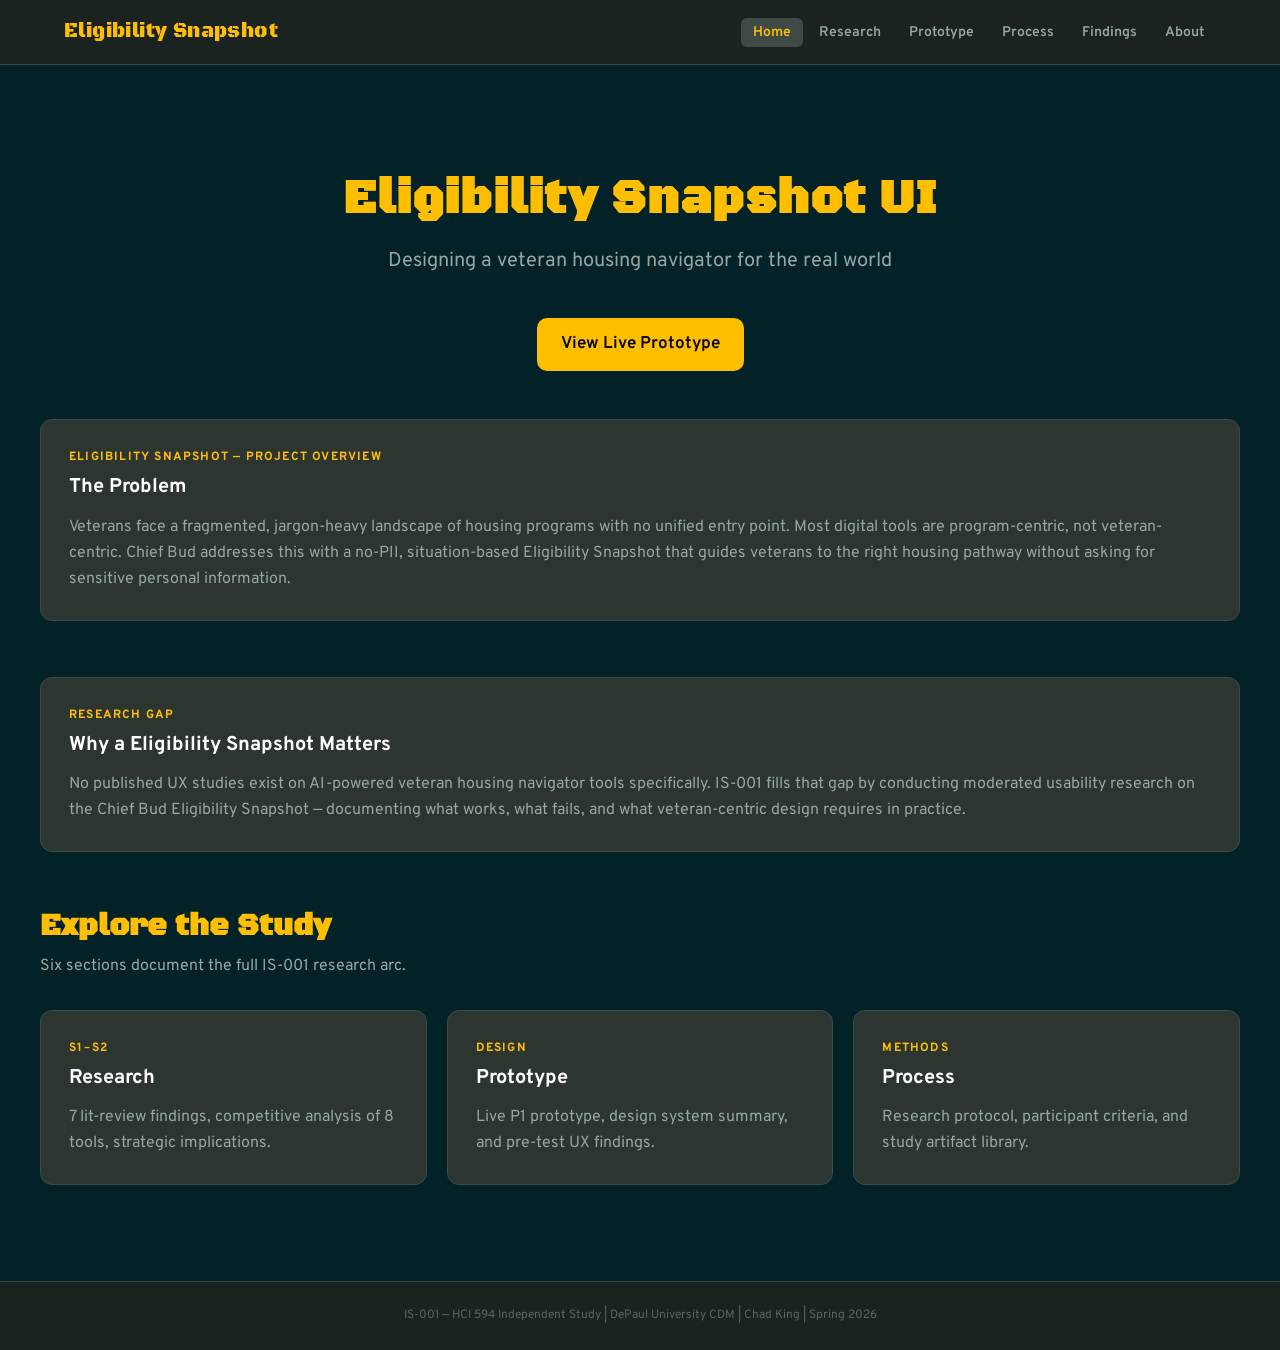
==== commit ab4abf65: "snyc" ====
--- a/index.html
+++ b/index.html
@@ -44,7 +44,7 @@
           <p class="card__label">Eligibility Snapshot — Project Overview</p>
           <h2 class="card__title">The Problem</h2>
           <p class="card__body">
-            Veterans face a fragmented, jargon-heavy landscape of housing programs with no unified entry point. Most digital tools are program-centric, not veteran-centric. Chief Bud addresses this with a no-PII, situation-based Eligibility Snapshot that guides veterans to the right housing pathway without asking for sensitive personal information. <b>does</b> this commit like I really want it to commit.
+            Veterans face a fragmented, jargon-heavy landscape of housing programs with no unified entry point. Most digital tools are program-centric, not veteran-centric. Chief Bud addresses this with a no-PII, situation-based Eligibility Snapshot that guides veterans to the right housing pathway without asking for sensitive personal information.
           </p>
         </div>
       </section>
